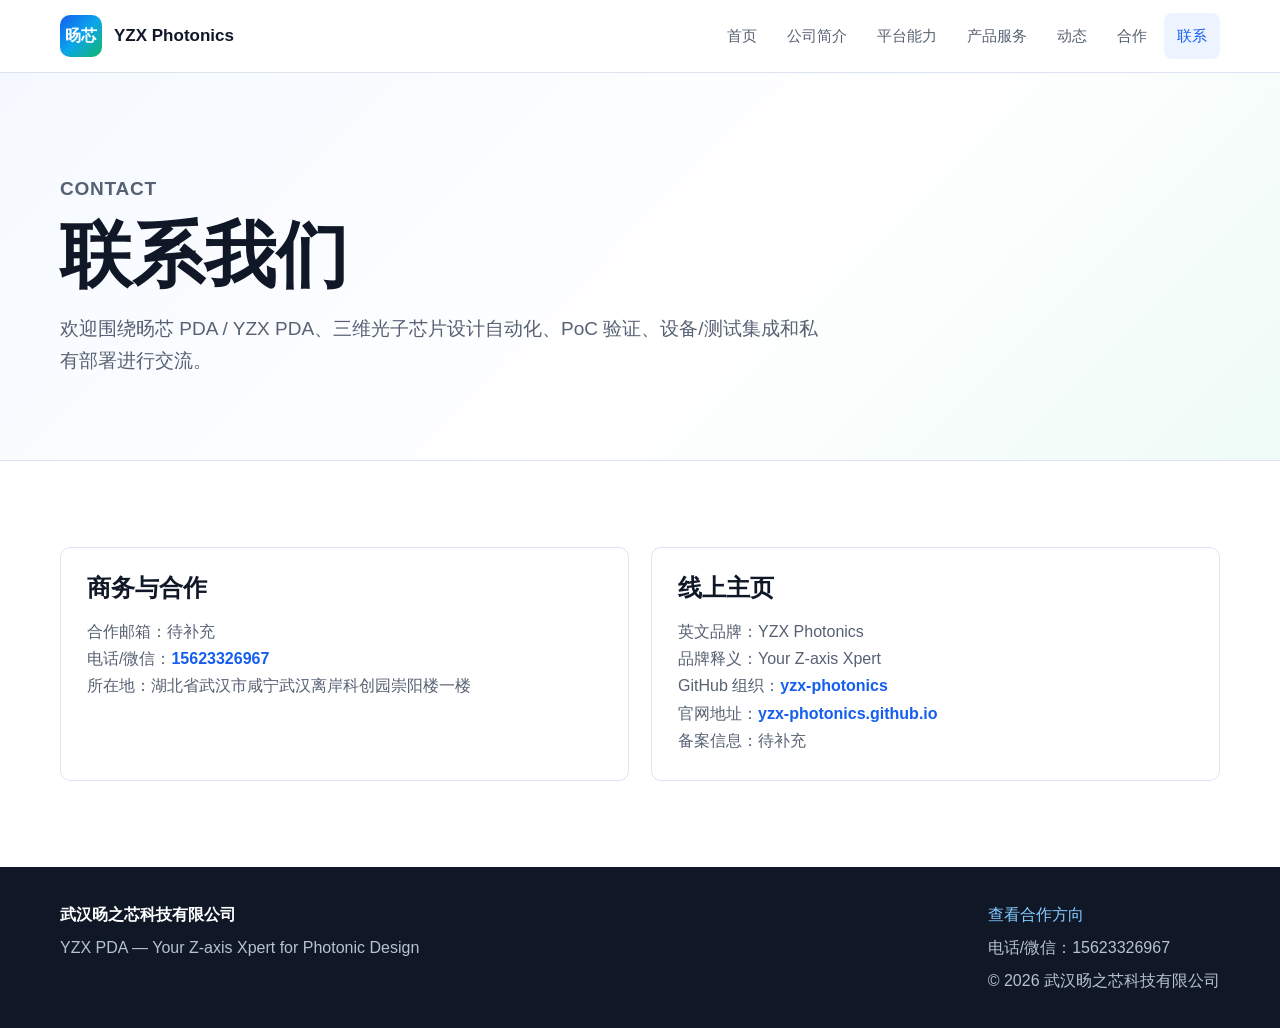
==== contact.html @ f4fd8be6 "Update YZX Photonics website" ====
<!DOCTYPE html>
<html lang="zh-CN">
<head>
  <meta charset="UTF-8">
  <meta name="viewport" content="width=device-width, initial-scale=1.0">
  <title>联系 - YZX Photonics</title>
  <meta name="description" content="联系武汉旸之芯科技有限公司，沟通旸芯 PDA / YZX PDA、三维光子芯片设计自动化和 PoC 合作。">
  <meta name="keywords" content="YZX Photonics,YZX PDA,联系旸之芯,旸芯PDA合作,三维光子芯片合作">
  <link rel="stylesheet" href="css/style.css">
</head>
<body>
  <header class="site-header">
    <div class="container header-inner">
      <a class="brand" href="index.html"><span class="brand-mark">旸芯</span><span class="brand-text">YZX Photonics</span></a>
      <button class="nav-toggle" type="button" aria-label="打开导航" aria-expanded="false">菜单</button>
      <nav class="site-nav" aria-label="主导航">
        <a href="index.html">首页</a>
        <a href="about.html">公司简介</a>
        <a href="solutions.html">平台能力</a>
        <a href="products.html">产品服务</a>
        <a href="news.html">动态</a>
        <a href="cooperation.html">合作</a>
        <a class="active" href="contact.html">联系</a>
      </nav>
    </div>
  </header>

  <main>
    <section class="page-hero">
      <div class="container">
        <p class="eyebrow">Contact</p>
        <h1>联系我们</h1>
        <p>欢迎围绕旸芯 PDA / YZX PDA、三维光子芯片设计自动化、PoC 验证、设备/测试集成和私有部署进行交流。</p>
      </div>
    </section>

    <section class="section">
      <div class="container contact-grid">
        <div class="contact-card">
          <h2>商务与合作</h2>
          <p>合作邮箱：待补充</p>
          <p>电话/微信：<a href="tel:15623326967">15623326967</a></p>
          <p>所在地：湖北省武汉市咸宁武汉离岸科创园崇阳楼一楼</p>
        </div>
        <div class="contact-card">
          <h2>线上主页</h2>
          <p>英文品牌：YZX Photonics</p>
          <p>品牌释义：Your Z-axis Xpert</p>
          <p>GitHub 组织：<a href="https://github.com/yzx-photonics" target="_blank" rel="noreferrer">yzx-photonics</a></p>
          <p>官网地址：<a href="https://yzx-photonics.github.io/" target="_blank" rel="noreferrer">yzx-photonics.github.io</a></p>
          <p>备案信息：待补充</p>
        </div>
      </div>
    </section>
  </main>

  <footer class="site-footer">
    <div class="container footer-inner">
      <div><strong>武汉旸之芯科技有限公司</strong><p>YZX PDA — Your Z-axis Xpert for Photonic Design</p></div>
      <div><a href="cooperation.html">查看合作方向</a><p>电话/微信：15623326967</p><p>© 2026 武汉旸之芯科技有限公司</p></div>
    </div>
  </footer>
  <script src="js/main.js"></script>
</body>
</html>
---- css/style.css ----
:root {
  color-scheme: light;
  --ink: #101828;
  --muted: #566173;
  --soft: #f4f7fb;
  --line: #dce4f0;
  --blue: #155eef;
  --cyan: #0ba5ec;
  --green: #12b76a;
  --white: #ffffff;
  --shadow: 0 20px 60px rgba(16, 24, 40, 0.08);
}

* {
  box-sizing: border-box;
}

html {
  scroll-behavior: smooth;
}

body {
  margin: 0;
  font-family: -apple-system, BlinkMacSystemFont, "Segoe UI", "Microsoft YaHei", Arial, sans-serif;
  color: var(--ink);
  background: var(--white);
  line-height: 1.7;
}

a {
  color: inherit;
  text-decoration: none;
}

.container {
  width: min(1160px, calc(100% - 40px));
  margin: 0 auto;
}

.site-header {
  position: sticky;
  top: 0;
  z-index: 20;
  background: rgba(255, 255, 255, 0.92);
  border-bottom: 1px solid var(--line);
  backdrop-filter: blur(14px);
}

.header-inner {
  display: flex;
  align-items: center;
  justify-content: space-between;
  min-height: 72px;
  gap: 28px;
}

.brand {
  display: inline-flex;
  align-items: center;
  gap: 12px;
  min-width: 0;
  font-weight: 800;
}

.brand-mark {
  display: inline-grid;
  place-items: center;
  width: 42px;
  height: 42px;
  border-radius: 10px;
  color: var(--white);
  background: linear-gradient(135deg, var(--blue), var(--cyan), var(--green));
  font-size: 16px;
}

.brand-text {
  white-space: nowrap;
  font-size: 17px;
}

.site-nav {
  display: flex;
  align-items: center;
  gap: 4px;
  font-size: 15px;
}

.site-nav a {
  padding: 10px 13px;
  border-radius: 8px;
  color: var(--muted);
}

.site-nav a:hover,
.site-nav a.active {
  color: var(--blue);
  background: #eef4ff;
}

.nav-toggle {
  display: none;
  border: 1px solid var(--line);
  border-radius: 8px;
  background: var(--white);
  color: var(--ink);
  padding: 8px 12px;
  font: inherit;
}

.hero {
  min-height: 680px;
  display: flex;
  align-items: center;
  background:
    radial-gradient(circle at 20% 20%, rgba(21, 94, 239, 0.14), transparent 34%),
    radial-gradient(circle at 80% 5%, rgba(18, 183, 106, 0.12), transparent 30%),
    linear-gradient(180deg, #f8fbff 0%, #ffffff 100%);
  border-bottom: 1px solid var(--line);
}

.hero-grid {
  display: grid;
  grid-template-columns: minmax(0, 1.1fr) minmax(320px, 0.9fr);
  gap: 48px;
  align-items: center;
  padding: 86px 0;
}

.eyebrow {
  margin: 0 0 12px;
  color: var(--blue);
  font-size: 14px;
  font-weight: 800;
  letter-spacing: 0.04em;
  text-transform: uppercase;
}

h1,
h2,
h3,
p {
  letter-spacing: 0;
}

h1 {
  margin: 0;
  max-width: 780px;
  font-size: clamp(38px, 6vw, 72px);
  line-height: 1.08;
}

h2 {
  margin: 0 0 16px;
  font-size: clamp(26px, 3vw, 42px);
  line-height: 1.18;
}

h3 {
  margin: 0 0 8px;
  font-size: 21px;
}

p {
  margin: 0;
}

.hero-lead {
  max-width: 720px;
  margin-top: 26px;
  color: var(--muted);
  font-size: 20px;
}

.hero-actions {
  display: flex;
  gap: 14px;
  flex-wrap: wrap;
  margin-top: 34px;
}

.btn {
  display: inline-flex;
  align-items: center;
  justify-content: center;
  min-height: 46px;
  padding: 0 18px;
  border: 1px solid var(--line);
  border-radius: 8px;
  font-weight: 700;
}

.btn.primary {
  color: var(--white);
  background: var(--blue);
  border-color: var(--blue);
}

.btn.secondary {
  color: var(--blue);
  background: var(--white);
}

.hero-panel {
  background: rgba(255, 255, 255, 0.86);
  border: 1px solid var(--line);
  border-radius: 12px;
  padding: 30px;
  box-shadow: var(--shadow);
}

.panel-title {
  font-size: 32px;
  font-weight: 900;
  color: var(--blue);
  margin-bottom: 4px;
}

.panel-subtitle {
  margin-bottom: 20px;
  color: var(--muted);
  font-weight: 800;
}

.signal-list {
  list-style: none;
  display: grid;
  gap: 14px;
  margin: 0;
  padding: 0;
}

.signal-list li {
  padding: 14px 16px;
  border: 1px solid var(--line);
  border-radius: 8px;
  background: var(--soft);
  font-weight: 700;
}

.section {
  padding: 86px 0;
}

.section.alt {
  background: var(--soft);
  border-top: 1px solid var(--line);
  border-bottom: 1px solid var(--line);
}

.section-head {
  max-width: 840px;
  margin-bottom: 34px;
}

.section-head p {
  color: var(--muted);
  font-size: 18px;
}

.card-grid {
  display: grid;
  gap: 22px;
}

.card-grid.three {
  grid-template-columns: repeat(3, 1fr);
}

.card-grid.two {
  grid-template-columns: repeat(2, 1fr);
}

.card {
  background: var(--white);
  border: 1px solid var(--line);
  border-radius: 10px;
  padding: 26px;
  box-shadow: 0 8px 28px rgba(16, 24, 40, 0.05);
}

.card p,
.product-item p,
.news-item p,
.contact-card p,
.plain-list p,
.content-narrow p,
.timeline-item p {
  color: var(--muted);
}

.card-index {
  display: inline-flex;
  margin-bottom: 18px;
  color: var(--green);
  font-size: 14px;
  font-weight: 900;
}

.anchor-card {
  scroll-margin-top: 96px;
}

.split {
  display: grid;
  grid-template-columns: minmax(260px, 0.75fr) minmax(0, 1fr);
  gap: 48px;
  align-items: start;
}

.plain-list {
  display: grid;
  gap: 16px;
  font-size: 17px;
}

.page-hero {
  padding: 82px 0;
  background: linear-gradient(135deg, #f5f9ff 0%, #ffffff 58%, #eefbf6 100%);
  border-bottom: 1px solid var(--line);
}

.page-hero p {
  max-width: 760px;
  margin-top: 18px;
  color: var(--muted);
  font-size: 19px;
}

.content-narrow {
  max-width: 880px;
}

.content-narrow > p + p {
  margin-top: 16px;
}

.timeline {
  display: grid;
  gap: 18px;
  margin-top: 36px;
}

.timeline-item {
  display: grid;
  grid-template-columns: 72px 1fr;
  gap: 18px;
  padding: 22px;
  border: 1px solid var(--line);
  border-radius: 10px;
  background: var(--soft);
}

.timeline-item span {
  display: inline-grid;
  place-items: center;
  width: 56px;
  height: 56px;
  border-radius: 50%;
  color: var(--white);
  background: var(--blue);
  font-weight: 900;
}

.product-list,
.news-list {
  display: grid;
  gap: 18px;
}

.product-item,
.news-item,
.contact-card {
  padding: 26px;
  border: 1px solid var(--line);
  border-radius: 10px;
  background: var(--white);
}

.product-item h2,
.news-item h2,
.contact-card h2 {
  font-size: 24px;
}

.news-item time {
  display: inline-flex;
  margin-bottom: 10px;
  color: var(--blue);
  font-size: 14px;
  font-weight: 800;
}

.contact-grid {
  display: grid;
  grid-template-columns: repeat(2, 1fr);
  gap: 22px;
}

.contact-card a {
  color: var(--blue);
  font-weight: 700;
}

.site-footer {
  padding: 34px 0;
  color: #d0d5dd;
  background: #101828;
}

.footer-inner {
  display: flex;
  justify-content: space-between;
  gap: 26px;
}

.site-footer strong {
  color: var(--white);
}

.site-footer a {
  color: #84caff;
}

.site-footer p {
  margin-top: 6px;
  color: #b7c1d1;
}

@media (max-width: 900px) {
  .nav-toggle {
    display: inline-flex;
  }

  .site-nav {
    position: absolute;
    left: 20px;
    right: 20px;
    top: 72px;
    display: none;
    flex-direction: column;
    align-items: stretch;
    padding: 12px;
    background: var(--white);
    border: 1px solid var(--line);
    border-radius: 10px;
    box-shadow: var(--shadow);
  }

  body.nav-open .site-nav {
    display: flex;
  }

  .site-nav a {
    width: 100%;
  }

  .hero-grid,
  .split,
  .contact-grid {
    grid-template-columns: 1fr;
  }

  .card-grid.three,
  .card-grid.two {
    grid-template-columns: 1fr;
  }

  .hero {
    min-height: auto;
  }
}

@media (max-width: 560px) {
  .container {
    width: min(100% - 28px, 1160px);
  }

  .brand-text {
    max-width: 190px;
    overflow: hidden;
    text-overflow: ellipsis;
  }

  .hero-grid,
  .section,
  .page-hero {
    padding: 58px 0;
  }

  .hero-lead,
  .page-hero p {
    font-size: 17px;
  }

  .timeline-item {
    grid-template-columns: 1fr;
  }

  .footer-inner {
    flex-direction: column;
  }
}
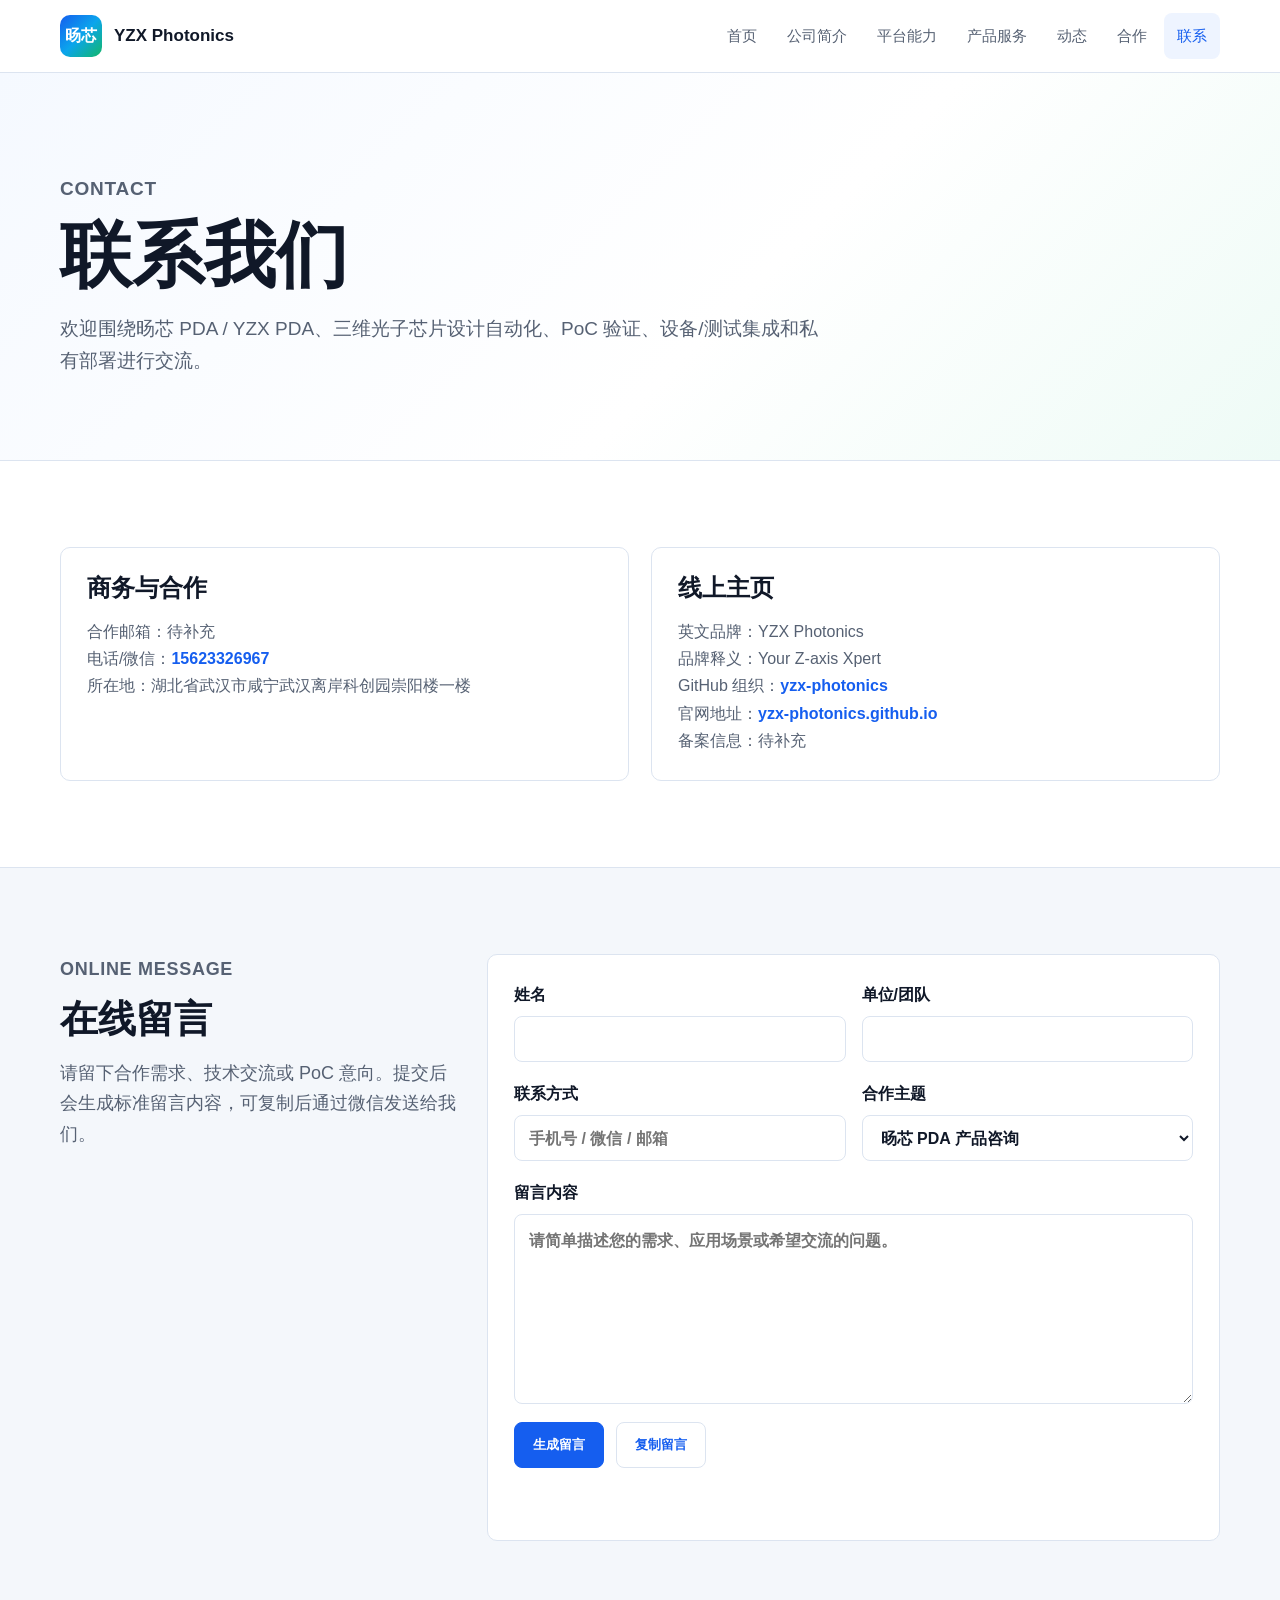
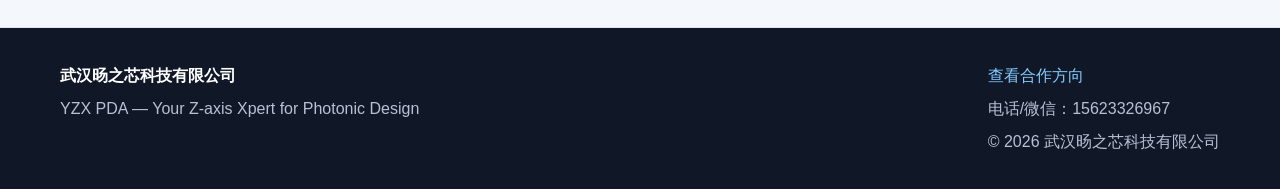
==== commit 3ee59fe8: "Add online message form" ====
--- a/contact.html
+++ b/contact.html
@@ -52,6 +52,58 @@
         </div>
       </div>
     </section>
+
+    <section class="section alt">
+      <div class="container message-layout">
+        <div class="section-head message-head">
+          <p class="eyebrow">Online Message</p>
+          <h2>在线留言</h2>
+          <p>请留下合作需求、技术交流或 PoC 意向。提交后会生成标准留言内容，可复制后通过微信发送给我们。</p>
+        </div>
+        <form class="message-form" id="messageForm">
+          <div class="form-row">
+            <label>
+              姓名
+              <input type="text" name="name" autocomplete="name" required>
+            </label>
+            <label>
+              单位/团队
+              <input type="text" name="organization" autocomplete="organization">
+            </label>
+          </div>
+          <div class="form-row">
+            <label>
+              联系方式
+              <input type="text" name="contact" autocomplete="tel" placeholder="手机号 / 微信 / 邮箱" required>
+            </label>
+            <label>
+              合作主题
+              <select name="topic">
+                <option value="旸芯 PDA 产品咨询">旸芯 PDA 产品咨询</option>
+                <option value="PoC 验证合作">PoC 验证合作</option>
+                <option value="科研/高校合作">科研/高校合作</option>
+                <option value="工艺/设备/测试集成">工艺/设备/测试集成</option>
+                <option value="其他合作">其他合作</option>
+              </select>
+            </label>
+          </div>
+          <label>
+            留言内容
+            <textarea name="message" rows="6" placeholder="请简单描述您的需求、应用场景或希望交流的问题。" required></textarea>
+          </label>
+          <div class="form-actions">
+            <button class="btn primary" type="submit">生成留言</button>
+            <button class="btn secondary" type="button" id="copyMessage" disabled>复制留言</button>
+          </div>
+          <p class="form-status" id="messageStatus" role="status"></p>
+        </form>
+        <div class="message-output" id="messageOutput" hidden>
+          <h3>留言内容</h3>
+          <pre id="messagePreview"></pre>
+          <p>复制后添加微信 15623326967 发送即可，我们会尽快回复。</p>
+        </div>
+      </div>
+    </section>
   </main>
 
   <footer class="site-footer">
--- a/css/style.css
+++ b/css/style.css
@@ -399,6 +399,109 @@
 .contact-card a {
   color: var(--blue);
   font-weight: 700;
+}
+
+.message-layout {
+  display: grid;
+  grid-template-columns: minmax(260px, 0.55fr) minmax(0, 1fr);
+  gap: 24px;
+  align-items: start;
+}
+
+.message-head {
+  margin-bottom: 0;
+}
+
+.message-form,
+.message-output {
+  padding: 26px;
+  border: 1px solid var(--line);
+  border-radius: 10px;
+  background: var(--white);
+}
+
+.message-form {
+  display: grid;
+  gap: 18px;
+}
+
+.form-row {
+  display: grid;
+  grid-template-columns: repeat(2, 1fr);
+  gap: 16px;
+}
+
+.message-form label {
+  display: grid;
+  gap: 8px;
+  color: var(--ink);
+  font-weight: 800;
+}
+
+.message-form input,
+.message-form select,
+.message-form textarea {
+  width: 100%;
+  border: 1px solid var(--line);
+  border-radius: 8px;
+  background: var(--white);
+  color: var(--ink);
+  font: inherit;
+}
+
+.message-form input,
+.message-form select {
+  min-height: 46px;
+  padding: 0 14px;
+}
+
+.message-form textarea {
+  resize: vertical;
+  min-height: 150px;
+  padding: 12px 14px;
+}
+
+.message-form input:focus,
+.message-form select:focus,
+.message-form textarea:focus {
+  outline: 3px solid #d1e9ff;
+  border-color: var(--blue);
+}
+
+.form-actions {
+  display: flex;
+  flex-wrap: wrap;
+  gap: 12px;
+}
+
+.form-status {
+  color: var(--muted);
+  min-height: 28px;
+}
+
+.message-output {
+  grid-column: 2;
+}
+
+.message-output h3 {
+  margin-bottom: 12px;
+}
+
+.message-output pre {
+  margin: 0;
+  padding: 16px;
+  overflow-x: auto;
+  white-space: pre-wrap;
+  border: 1px solid var(--line);
+  border-radius: 8px;
+  background: var(--soft);
+  color: var(--ink);
+  font: 15px/1.7 "Microsoft YaHei", Arial, sans-serif;
+}
+
+.message-output p {
+  margin-top: 12px;
+  color: var(--muted);
 }
 
 .site-footer {
@@ -456,8 +559,13 @@
 
   .hero-grid,
   .split,
-  .contact-grid {
+  .contact-grid,
+  .message-layout {
     grid-template-columns: 1fr;
+  }
+
+  .message-output {
+    grid-column: 1;
   }
 
   .card-grid.three,
@@ -496,6 +604,10 @@
     grid-template-columns: 1fr;
   }
 
+  .form-row {
+    grid-template-columns: 1fr;
+  }
+
   .footer-inner {
     flex-direction: column;
   }
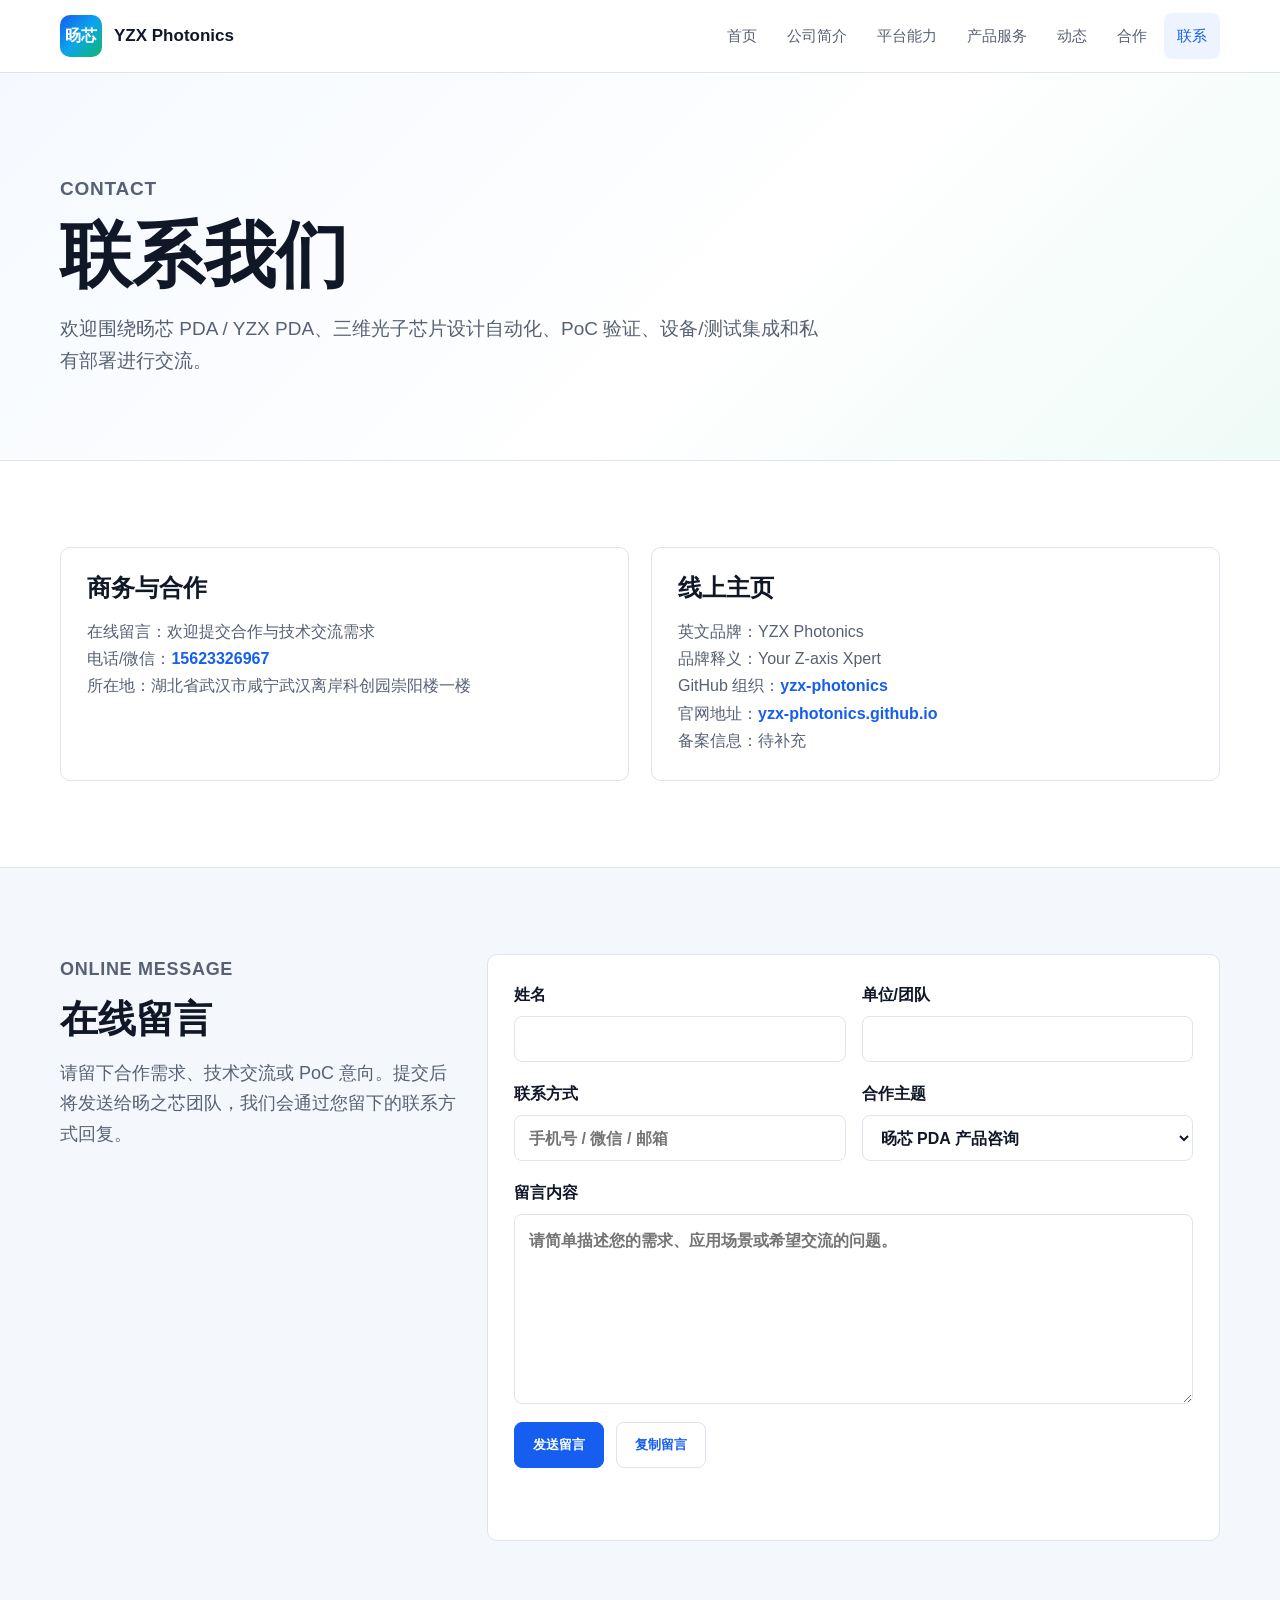
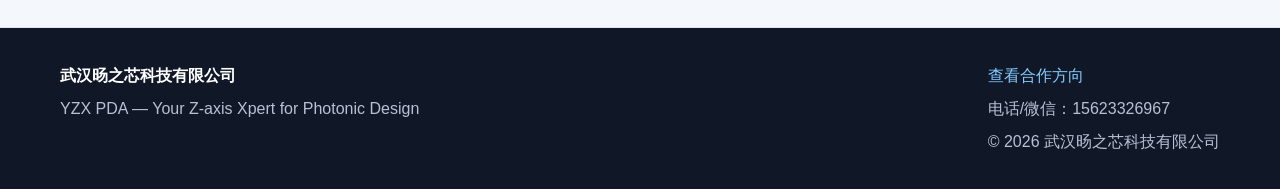
==== commit 8e5380f9: "Send contact messages to email" ====
--- a/contact.html
+++ b/contact.html
@@ -38,7 +38,7 @@
       <div class="container contact-grid">
         <div class="contact-card">
           <h2>商务与合作</h2>
-          <p>合作邮箱：待补充</p>
+          <p>在线留言：欢迎提交合作与技术交流需求</p>
           <p>电话/微信：<a href="tel:15623326967">15623326967</a></p>
           <p>所在地：湖北省武汉市咸宁武汉离岸科创园崇阳楼一楼</p>
         </div>
@@ -58,7 +58,7 @@
         <div class="section-head message-head">
           <p class="eyebrow">Online Message</p>
           <h2>在线留言</h2>
-          <p>请留下合作需求、技术交流或 PoC 意向。提交后会生成标准留言内容，可复制后通过微信发送给我们。</p>
+          <p>请留下合作需求、技术交流或 PoC 意向。提交后将发送给旸之芯团队，我们会通过您留下的联系方式回复。</p>
         </div>
         <form class="message-form" id="messageForm">
           <div class="form-row">
@@ -92,7 +92,7 @@
             <textarea name="message" rows="6" placeholder="请简单描述您的需求、应用场景或希望交流的问题。" required></textarea>
           </label>
           <div class="form-actions">
-            <button class="btn primary" type="submit">生成留言</button>
+            <button class="btn primary" type="submit">发送留言</button>
             <button class="btn secondary" type="button" id="copyMessage" disabled>复制留言</button>
           </div>
           <p class="form-status" id="messageStatus" role="status"></p>
@@ -100,7 +100,7 @@
         <div class="message-output" id="messageOutput" hidden>
           <h3>留言内容</h3>
           <pre id="messagePreview"></pre>
-          <p>复制后添加微信 15623326967 发送即可，我们会尽快回复。</p>
+          <p>留言已生成备份，可复制留存。</p>
         </div>
       </div>
     </section>
